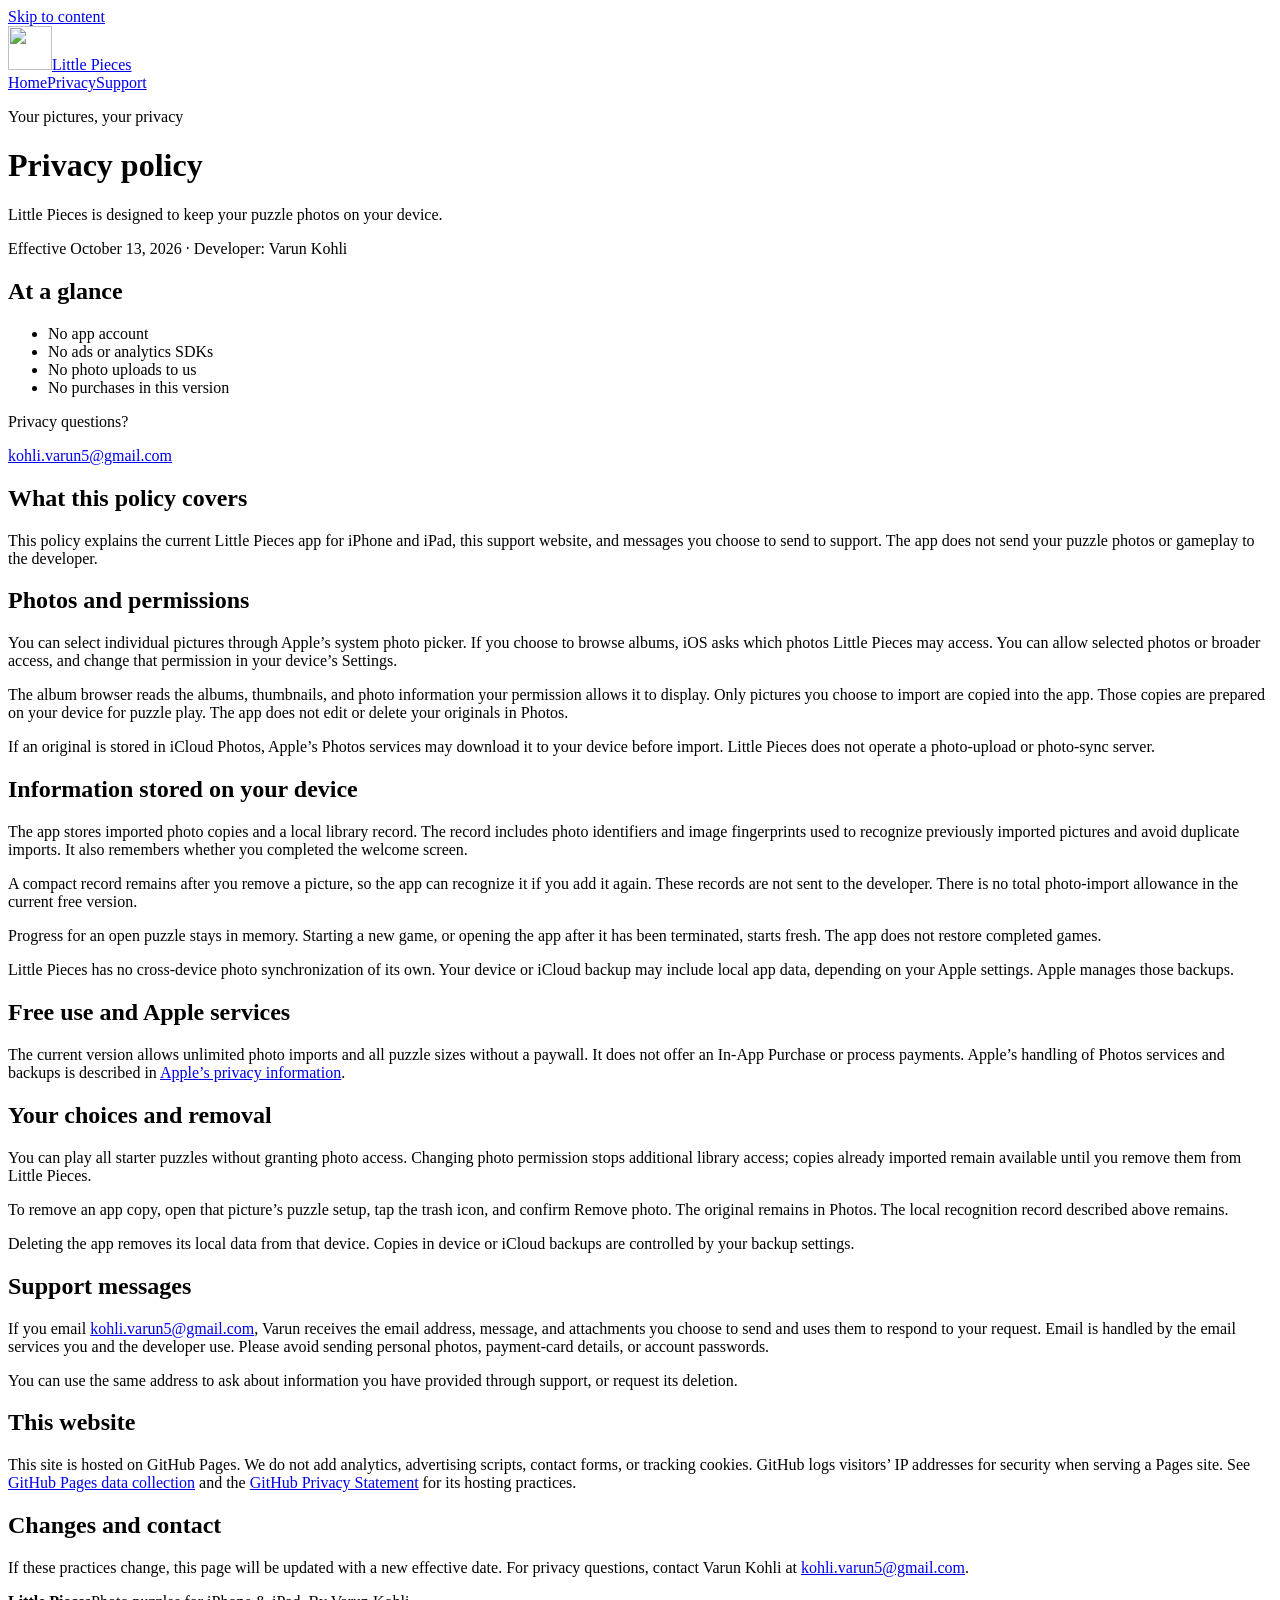
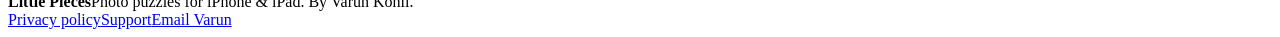
==== privacy/index.html @ 37e9ae03 "Publish Little Pieces privacy and support website" ====
<!doctype html>
<html lang="en"><head><meta charset="utf-8"><meta name="viewport" content="width=device-width, initial-scale=1"><meta name="color-scheme" content="light dark"><title>Privacy policy · Little Pieces</title><meta name="description" content="How Little Pieces handles your photos, local app data, support messages, and website visits."><link rel="canonical" href="https://kohlivarun5.github.io/little-pieces-site/privacy/"><link rel="icon" type="image/png" href="/little-pieces-site/assets/icon-light.png"><link rel="stylesheet" href="/little-pieces-site/assets/style.css"><meta property="og:title" content="Privacy policy · Little Pieces"><meta property="og:description" content="How Little Pieces handles your photos, local app data, support messages, and website visits."><meta property="og:type" content="website"><meta property="og:url" content="https://kohlivarun5.github.io/little-pieces-site/privacy/"><meta property="og:image" content="https://kohlivarun5.github.io/little-pieces-site/assets/icon-light.png"></head>
<body><a class="skip" href="#main">Skip to content</a><header class="site-header"><a class="brand" href="/little-pieces-site/"><picture><source media="(prefers-color-scheme: dark)" srcset="/little-pieces-site/assets/icon-dark.png"><img src="/little-pieces-site/assets/icon-light.png" width="44" height="44" alt=""></picture><span>Little Pieces</span></a><nav aria-label="Main navigation"><a href="/little-pieces-site/">Home</a><a href="/little-pieces-site/privacy/" aria-current="page">Privacy</a><a href="/little-pieces-site/support/">Support</a></nav></header>
<main id="main"><header class="page-heading"><p class="eyebrow">Your pictures, your privacy</p><h1>Privacy policy</h1><p class="lead">Little Pieces is designed to keep your puzzle photos on your device.</p><p class="meta">Effective October 13, 2026 · Developer: Varun Kohli</p></header>
<div class="document-layout"><aside class="summary-card"><h2>At a glance</h2><ul><li>No app account</li><li>No ads or analytics SDKs</li><li>No photo uploads to us</li><li>No purchases in this version</li></ul><p>Privacy questions?</p><a href="mailto:kohli.varun5@gmail.com">kohli.varun5@gmail.com</a></aside><article class="document">
<section><h2>What this policy covers</h2><p>This policy explains the current Little Pieces app for iPhone and iPad, this support website, and messages you choose to send to support. The app does not send your puzzle photos or gameplay to the developer.</p></section>
<section><h2>Photos and permissions</h2><p>You can select individual pictures through Apple’s system photo picker. If you choose to browse albums, iOS asks which photos Little Pieces may access. You can allow selected photos or broader access, and change that permission in your device’s Settings.</p><p>The album browser reads the albums, thumbnails, and photo information your permission allows it to display. Only pictures you choose to import are copied into the app. Those copies are prepared on your device for puzzle play. The app does not edit or delete your originals in Photos.</p><p>If an original is stored in iCloud Photos, Apple’s Photos services may download it to your device before import. Little Pieces does not operate a photo-upload or photo-sync server.</p></section>
<section><h2>Information stored on your device</h2><p>The app stores imported photo copies and a local library record. The record includes photo identifiers and image fingerprints used to recognize previously imported pictures and avoid duplicate imports. It also remembers whether you completed the welcome screen.</p><p>A compact record remains after you remove a picture, so the app can recognize it if you add it again. These records are not sent to the developer. There is no total photo-import allowance in the current free version.</p><p>Progress for an open puzzle stays in memory. Starting a new game, or opening the app after it has been terminated, starts fresh. The app does not restore completed games.</p><p>Little Pieces has no cross-device photo synchronization of its own. Your device or iCloud backup may include local app data, depending on your Apple settings. Apple manages those backups.</p></section>
<section><h2>Free use and Apple services</h2><p>The current version allows unlimited photo imports and all puzzle sizes without a paywall. It does not offer an In-App Purchase or process payments. Apple’s handling of Photos services and backups is described in <a href="https://www.apple.com/legal/privacy/">Apple’s privacy information</a>.</p></section>
<section><h2>Your choices and removal</h2><p>You can play all starter puzzles without granting photo access. Changing photo permission stops additional library access; copies already imported remain available until you remove them from Little Pieces.</p><p>To remove an app copy, open that picture’s puzzle setup, tap the trash icon, and confirm Remove photo. The original remains in Photos. The local recognition record described above remains.</p><p>Deleting the app removes its local data from that device. Copies in device or iCloud backups are controlled by your backup settings.</p></section>
<section><h2>Support messages</h2><p>If you email <a href="mailto:kohli.varun5@gmail.com">kohli.varun5@gmail.com</a>, Varun receives the email address, message, and attachments you choose to send and uses them to respond to your request. Email is handled by the email services you and the developer use. Please avoid sending personal photos, payment-card details, or account passwords.</p><p>You can use the same address to ask about information you have provided through support, or request its deletion.</p></section>
<section><h2>This website</h2><p>This site is hosted on GitHub Pages. We do not add analytics, advertising scripts, contact forms, or tracking cookies. GitHub logs visitors’ IP addresses for security when serving a Pages site. See <a href="https://docs.github.com/en/pages/getting-started-with-github-pages/what-is-github-pages#data-collection">GitHub Pages data collection</a> and the <a href="https://docs.github.com/en/site-policy/privacy-policies/github-general-privacy-statement">GitHub Privacy Statement</a> for its hosting practices.</p></section>
<section><h2>Changes and contact</h2><p>If these practices change, this page will be updated with a new effective date. For privacy questions, contact Varun Kohli at <a href="mailto:kohli.varun5@gmail.com">kohli.varun5@gmail.com</a>.</p></section>
</article></div></main><footer><div><strong>Little Pieces</strong><span>Photo puzzles for iPhone &amp; iPad. By Varun Kohli.</span></div><nav aria-label="Footer navigation"><a href="/little-pieces-site/privacy/">Privacy policy</a><a href="/little-pieces-site/support/">Support</a><a href="mailto:kohli.varun5@gmail.com">Email Varun</a></nav></footer></body></html>
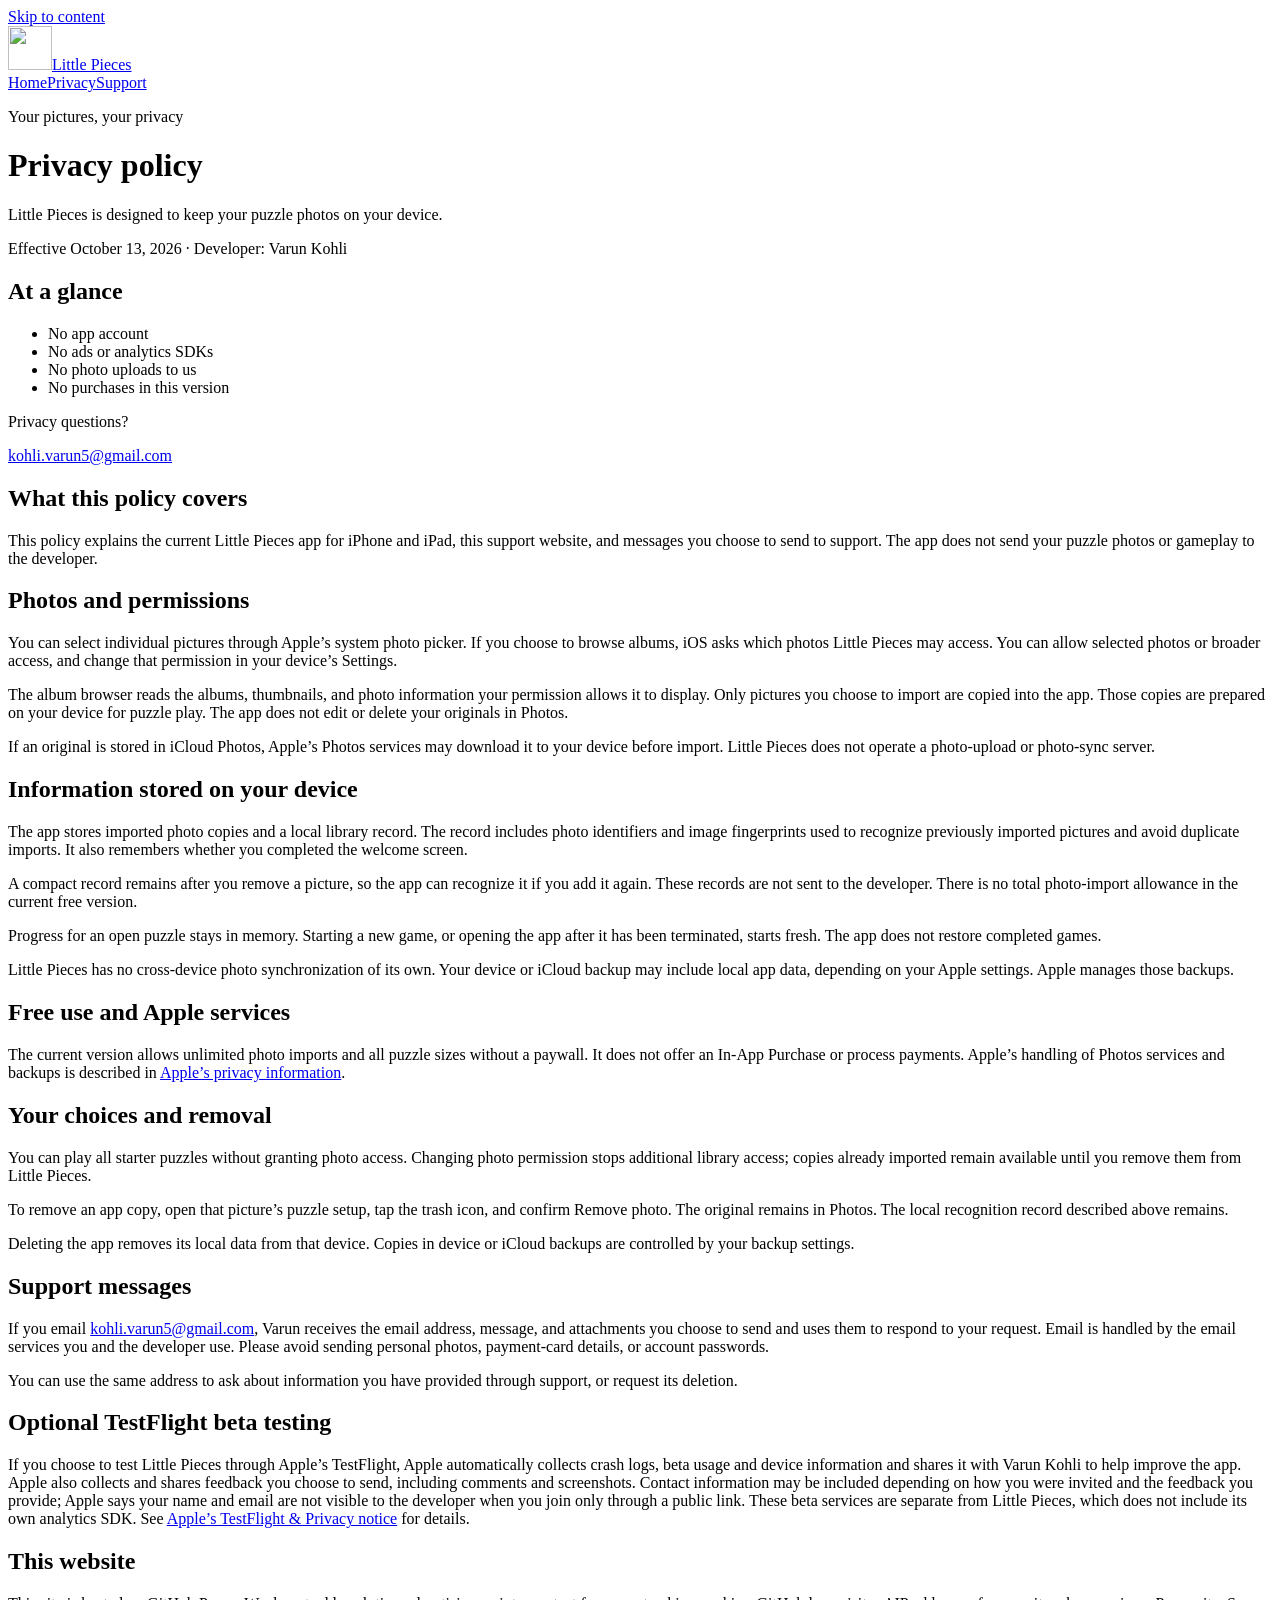
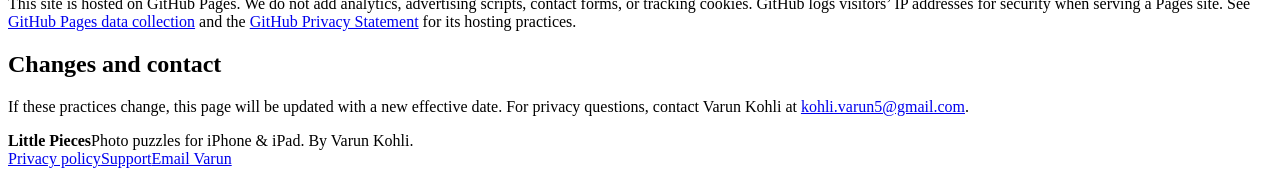
==== commit e898f624: "Explain optional TestFlight beta privacy" ====
--- a/privacy/index.html
+++ b/privacy/index.html
@@ -9,6 +9,7 @@
 <section><h2>Free use and Apple services</h2><p>The current version allows unlimited photo imports and all puzzle sizes without a paywall. It does not offer an In-App Purchase or process payments. Apple’s handling of Photos services and backups is described in <a href="https://www.apple.com/legal/privacy/">Apple’s privacy information</a>.</p></section>
 <section><h2>Your choices and removal</h2><p>You can play all starter puzzles without granting photo access. Changing photo permission stops additional library access; copies already imported remain available until you remove them from Little Pieces.</p><p>To remove an app copy, open that picture’s puzzle setup, tap the trash icon, and confirm Remove photo. The original remains in Photos. The local recognition record described above remains.</p><p>Deleting the app removes its local data from that device. Copies in device or iCloud backups are controlled by your backup settings.</p></section>
 <section><h2>Support messages</h2><p>If you email <a href="mailto:kohli.varun5@gmail.com">kohli.varun5@gmail.com</a>, Varun receives the email address, message, and attachments you choose to send and uses them to respond to your request. Email is handled by the email services you and the developer use. Please avoid sending personal photos, payment-card details, or account passwords.</p><p>You can use the same address to ask about information you have provided through support, or request its deletion.</p></section>
+<section><h2>Optional TestFlight beta testing</h2><p>If you choose to test Little Pieces through Apple’s TestFlight, Apple automatically collects crash logs, beta usage and device information and shares it with Varun Kohli to help improve the app. Apple also collects and shares feedback you choose to send, including comments and screenshots. Contact information may be included depending on how you were invited and the feedback you provide; Apple says your name and email are not visible to the developer when you join only through a public link. These beta services are separate from Little Pieces, which does not include its own analytics SDK. See <a href="https://www.apple.com/legal/privacy/data/en/test-flight/">Apple’s TestFlight &amp; Privacy notice</a> for details.</p></section>
 <section><h2>This website</h2><p>This site is hosted on GitHub Pages. We do not add analytics, advertising scripts, contact forms, or tracking cookies. GitHub logs visitors’ IP addresses for security when serving a Pages site. See <a href="https://docs.github.com/en/pages/getting-started-with-github-pages/what-is-github-pages#data-collection">GitHub Pages data collection</a> and the <a href="https://docs.github.com/en/site-policy/privacy-policies/github-general-privacy-statement">GitHub Privacy Statement</a> for its hosting practices.</p></section>
 <section><h2>Changes and contact</h2><p>If these practices change, this page will be updated with a new effective date. For privacy questions, contact Varun Kohli at <a href="mailto:kohli.varun5@gmail.com">kohli.varun5@gmail.com</a>.</p></section>
-</article></div></main><footer><div><strong>Little Pieces</strong><span>Photo puzzles for iPhone &amp; iPad. By Varun Kohli.</span></div><nav aria-label="Footer navigation"><a href="/little-pieces-site/privacy/">Privacy policy</a><a href="/little-pieces-site/support/">Support</a><a href="mailto:kohli.varun5@gmail.com">Email Varun</a></nav></footer></body></html>+</article></div></main><footer><div><strong>Little Pieces</strong><span>Photo puzzles for iPhone &amp; iPad. By Varun Kohli.</span></div><nav aria-label="Footer navigation"><a href="/little-pieces-site/privacy/">Privacy policy</a><a href="/little-pieces-site/support/">Support</a><a href="mailto:kohli.varun5@gmail.com">Email Varun</a></nav></footer></body></html>
